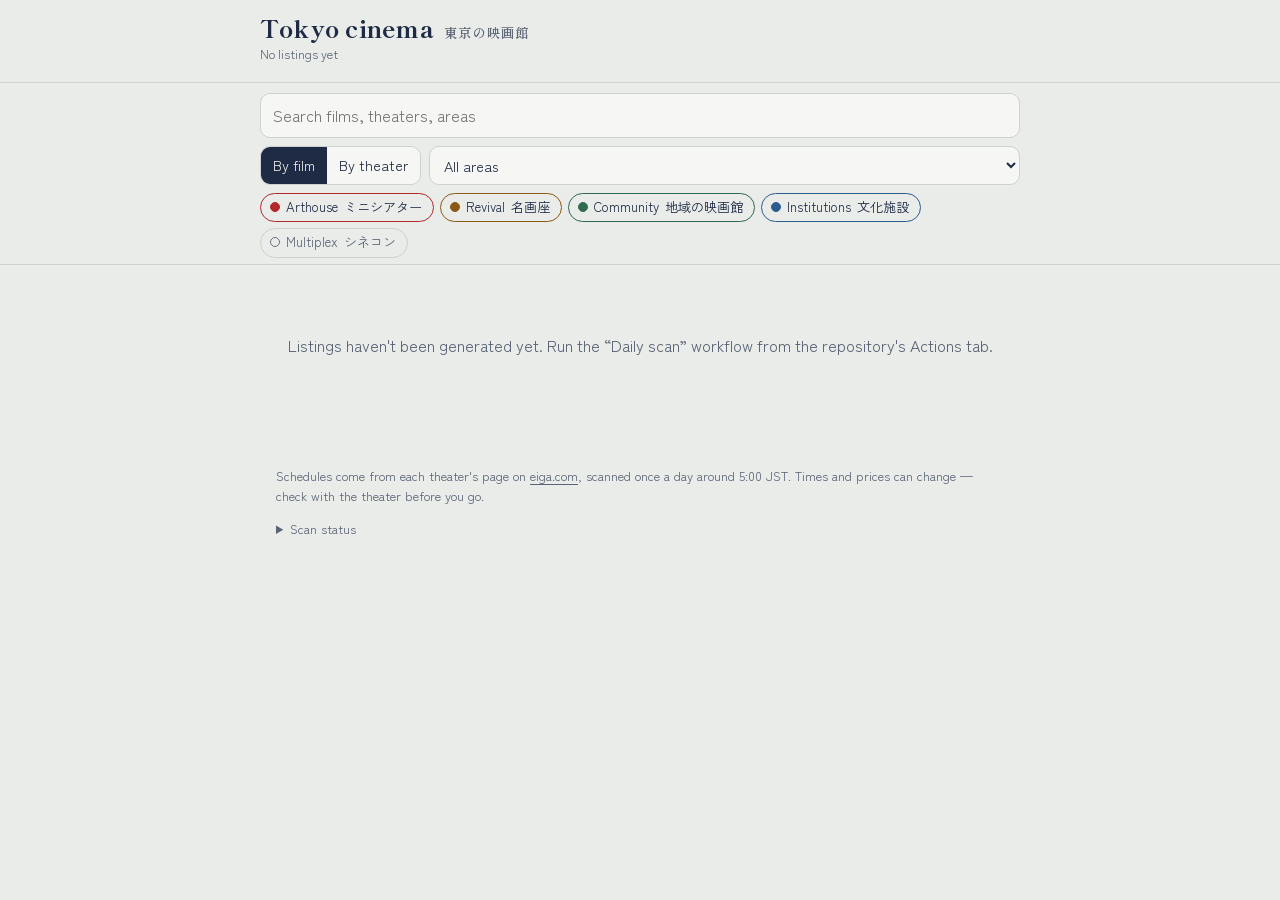
==== site/index.html @ 00263ac2 "Tokyo cinema listings: daily eiga.com scan + GitHub Pages site Co-Authored-By: Claude Opus 5.5 <nore" ====
<!doctype html>
<html lang="en">
<head>
<meta charset="utf-8">
<meta name="viewport" content="width=device-width, initial-scale=1, viewport-fit=cover">
<title>Tokyo Cinema Listings</title>
<meta name="description" content="Daily showtimes for Tokyo's mini-theaters, revival houses and multiplexes.">
<meta name="theme-color" content="#1f2a44">
<link rel="preconnect" href="https://fonts.googleapis.com">
<link rel="preconnect" href="https://fonts.gstatic.com" crossorigin>
<link href="https://fonts.googleapis.com/css2?family=Shippori+Mincho+B1:wght@600;800&family=Zen+Kaku+Gothic+New:wght@400;500;700&display=swap" rel="stylesheet">
<link rel="stylesheet" href="style.css">
</head>
<body>
<header class="top">
  <div class="masthead">
    <h1>Tokyo cinema <span lang="ja">東京の映画館</span></h1>
    <p class="updated" id="updated">Loading listings…</p>
  </div>
</header>
<nav class="days-bar" aria-label="Choose a day"><div class="days" id="days"></div></nav>
<section class="filters" aria-label="Filters">
  <div class="controls">
    <input id="q" type="search" placeholder="Search films, theaters, areas" aria-label="Search films, theaters or areas" autocomplete="off">
    <div class="row">
      <div class="seg" role="group" aria-label="Group listings">
        <button type="button" data-view="film" aria-pressed="true">By film</button>
        <button type="button" data-view="theater" aria-pressed="false">By theater</button>
      </div>
      <select id="area" aria-label="Area"><option value="">All areas</option></select>
    </div>
    <div class="types" id="types" role="group" aria-label="Theater types"></div>
  </div>
</section>

<main id="list" aria-live="polite"></main>

<footer class="foot">
  <p>Schedules come from each theater's page on <a href="https://eiga.com/theater/13/">eiga.com</a>, scanned once a day around 5:00 JST. Times and prices can change — check with the theater before you go.</p>
  <details id="health"><summary>Scan status</summary><ul id="health-list"></ul></details>
</footer>

<script src="app.js"></script>
</body>
</html>
---- site/style.css ----
:root {
  --paper: #e9ece8;
  --sheet: #f6f7f4;
  --ink: #1f2a44;
  --muted: #5b6375;
  --line: #cdd2cc;
  --red: #b3282d;
  --gold: #c99a1c;
  --gold-ink: #3a2c05;
  --t-arthouse: #b3282d;
  --t-repertory: #8a5a14;
  --t-institution: #2c5d8f;
  --t-community: #2f6b4f;
  --t-multiplex: #6b7280;
  --serif: "Shippori Mincho B1", "Hiragino Mincho ProN", "Yu Mincho", serif;
  --sans: "Zen Kaku Gothic New", "Hiragino Sans", "Yu Gothic", system-ui, sans-serif;
}
@media (prefers-color-scheme: dark) {
  :root {
    --paper: #131926;
    --sheet: #1a2132;
    --ink: #e8eaf0;
    --muted: #9aa2b4;
    --line: #2d3549;
    --red: #e3646a;
    --gold: #e3b84a;
    --gold-ink: #241a00;
    --t-arthouse: #e3646a;
    --t-repertory: #d6a04c;
    --t-institution: #6fa3d8;
    --t-community: #6cb48e;
    --t-multiplex: #9aa2b4;
  }
}

* { box-sizing: border-box; }
html { -webkit-text-size-adjust: 100%; }
body {
  margin: 0;
  background: var(--paper);
  color: var(--ink);
  font: 400 16px/1.55 var(--sans);
  font-feature-settings: "palt";
}
a { color: inherit; text-decoration-thickness: 1px; text-underline-offset: 3px; }
button, input, select { font: inherit; color: inherit; }
:focus-visible { outline: 2px solid var(--red); outline-offset: 2px; }

/* ── header ─────────────────────────────────────────── */
.top { padding: max(14px, env(safe-area-inset-top)) 16px 0; }
.masthead { max-width: 760px; margin: 0 auto; }
h1 { font: 800 1.5rem/1.2 var(--serif); margin: 0; letter-spacing: .01em; }
h1 span { font-size: .85rem; font-weight: 600; color: var(--muted); margin-left: 4px; white-space: nowrap; }
.updated { margin: 2px 0 0; font-size: .78rem; color: var(--muted); }

.days-bar {
  position: sticky; top: 0; z-index: 5;
  background: var(--paper);
  padding: 10px 0 8px;
  border-bottom: 1px solid var(--line);
}
.days {
  display: flex; gap: 6px; overflow-x: auto; scrollbar-width: none;
  padding: 0 16px; max-width: 792px; margin: 0 auto;
  scroll-snap-type: x proximity; scroll-padding-inline: 16px;
}
.days::-webkit-scrollbar { display: none; }
.filters { padding: 0 16px 6px; border-bottom: 1px solid var(--line); }
.day {
  flex: 0 0 auto; scroll-snap-align: start;
  border: 1px solid var(--line); background: var(--sheet);
  border-radius: 10px; padding: 4px 12px 5px; cursor: pointer;
  text-align: center; line-height: 1.2; min-width: 58px;
}
.day b { display: block; font: 800 1.25rem/1.1 var(--serif); font-variant-numeric: lining-nums; }
.day small { font-size: .72rem; color: var(--muted); }
.day[aria-pressed="true"] { background: var(--ink); color: var(--paper); border-color: var(--ink); }
.day[aria-pressed="true"] small { color: inherit; opacity: .8; }
.day.sun small { color: var(--red); }
.day.sat small { color: var(--t-institution); }
.day[aria-pressed="true"].sun small, .day[aria-pressed="true"].sat small { color: inherit; }

.controls { max-width: 760px; margin: 10px auto 0; display: grid; gap: 8px; }
#q {
  width: 100%; border: 1px solid var(--line); background: var(--sheet);
  border-radius: 10px; padding: 9px 12px;
}
.row { display: flex; gap: 8px; }
.seg { display: inline-flex; border: 1px solid var(--line); border-radius: 10px; overflow: hidden; flex: 0 0 auto; }
.seg button { border: 0; background: var(--sheet); padding: 7px 12px; cursor: pointer; font-size: .9rem; }
.seg button[aria-pressed="true"] { background: var(--ink); color: var(--paper); }
#area { flex: 1; min-width: 0; border: 1px solid var(--line); background: var(--sheet); border-radius: 10px; padding: 7px 10px; font-size: .9rem; }

.types {
  display: flex; gap: 6px; overflow-x: auto; scrollbar-width: none;
  margin: 0 -16px; padding: 0 16px 4px;
}
.types::-webkit-scrollbar { display: none; }
@media (min-width: 792px) { .types { flex-wrap: wrap; margin: 0; padding: 0; } }
.type {
  flex: 0 0 auto; white-space: nowrap;
  --c: var(--muted);
  border: 1px solid var(--line); background: transparent; border-radius: 999px;
  padding: 3px 11px 4px 9px; font-size: .82rem; cursor: pointer; color: var(--muted);
  display: inline-flex; align-items: center; gap: 6px;
}
.type::before { content: ""; width: 8px; height: 8px; border-radius: 50%; border: 1.5px solid var(--c); }
.type[aria-pressed="true"] { color: var(--ink); border-color: var(--c); }
.type[aria-pressed="true"]::before { background: var(--c); }

/* ── listings ───────────────────────────────────────── */
main { max-width: 760px; margin: 0 auto; padding: 4px 16px 24px; }
.film, .house { padding: 18px 0 14px; border-bottom: 1px solid var(--line); }
.film-head { display: grid; grid-template-columns: 1fr auto; gap: 12px; align-items: start; }
.film h2, .house h2 { margin: 0; font: 800 1.42rem/1.25 var(--serif); letter-spacing: .005em; text-wrap: balance; }
.film h2 a, .house h2 a { text-decoration: none; }
.film h2 a:hover, .house h2 a:hover { text-decoration: underline; }
.ja { display: block; font: 600 .98rem/1.4 var(--serif); color: var(--muted); margin-top: 2px; }
.auto { font: 400 .7rem var(--sans); color: var(--muted); border: 1px solid var(--line); border-radius: 4px; padding: 0 4px; margin-left: 4px; vertical-align: 2px; }
.meta { margin: 4px 0 0; font-size: .82rem; color: var(--muted); }
.poster { width: 56px; height: 80px; object-fit: cover; border-radius: 4px; background: var(--line); }

.venue { margin-top: 12px; padding-left: 12px; border-left: 3px solid var(--tc, var(--muted)); }
.venue-name { display: flex; flex-wrap: wrap; align-items: baseline; gap: 2px 8px; font-weight: 700; font-size: .95rem; }
.venue-name .vja { font-weight: 400; font-size: .8rem; color: var(--muted); }
.venue-name .price { margin-left: auto; font-weight: 500; font-size: .88rem; font-variant-numeric: tabular-nums; }
.area { font-weight: 400; font-size: .78rem; color: var(--muted); }

.slots { display: flex; flex-wrap: wrap; gap: 6px; margin-top: 6px; }
.slot {
  display: inline-flex; flex-direction: column; align-items: center; justify-content: center;
  min-width: 62px; padding: 4px 8px 5px; border-radius: 8px;
  background: var(--sheet); border: 1px solid var(--line);
  font: 700 1.02rem/1.15 var(--sans); font-variant-numeric: tabular-nums; text-decoration: none;
}
.slot small { font: 400 .68rem/1.2 var(--sans); color: var(--muted); }
.slot.soon { background: var(--gold); border-color: var(--gold); color: var(--gold-ink); }
.slot.soon small { color: inherit; opacity: .8; }
.slot.past { opacity: .4; font-weight: 400; text-decoration: line-through; text-decoration-thickness: 1px; }
.fmt-label { font-size: .75rem; color: var(--muted); margin: 6px 0 -2px; }

details.prices { margin-top: 4px; font-size: .8rem; color: var(--muted); }
details.prices summary { cursor: pointer; width: fit-content; }
details.prices ul { margin: 4px 0 0; padding: 0; list-style: none; display: grid; grid-template-columns: 1fr auto; gap: 1px 16px; max-width: 360px; }
details.prices li { display: contents; }
details.prices .yen { text-align: right; font-variant-numeric: tabular-nums; color: var(--ink); }

.house .film-line { margin-top: 12px; }
.house .film-line h3 { margin: 0; font: 800 1.05rem/1.3 var(--serif); }
.house .film-line h3 .ja { display: inline; font-size: .82rem; margin-left: 6px; }
.house-meta { margin: 4px 0 0; font-size: .85rem; color: var(--muted); display: flex; flex-wrap: wrap; gap: 4px 12px; }

.empty { padding: 48px 0; text-align: center; color: var(--muted); }
.empty button { margin-top: 10px; border: 1px solid var(--line); background: var(--sheet); border-radius: 10px; padding: 7px 14px; cursor: pointer; }

.foot { max-width: 760px; margin: 0 auto; padding: 8px 16px max(32px, env(safe-area-inset-bottom)); font-size: .8rem; color: var(--muted); }
.foot summary { cursor: pointer; }
#health-list { padding-left: 18px; }
#health-list .bad { color: var(--red); }

@media (min-width: 640px) {
  .film h2, .house h2 { font-size: 1.65rem; }
  .poster { width: 72px; height: 104px; }
}
@media (prefers-reduced-motion: no-preference) {
  .day, .type, .seg button { transition: background-color .15s, color .15s; }
}
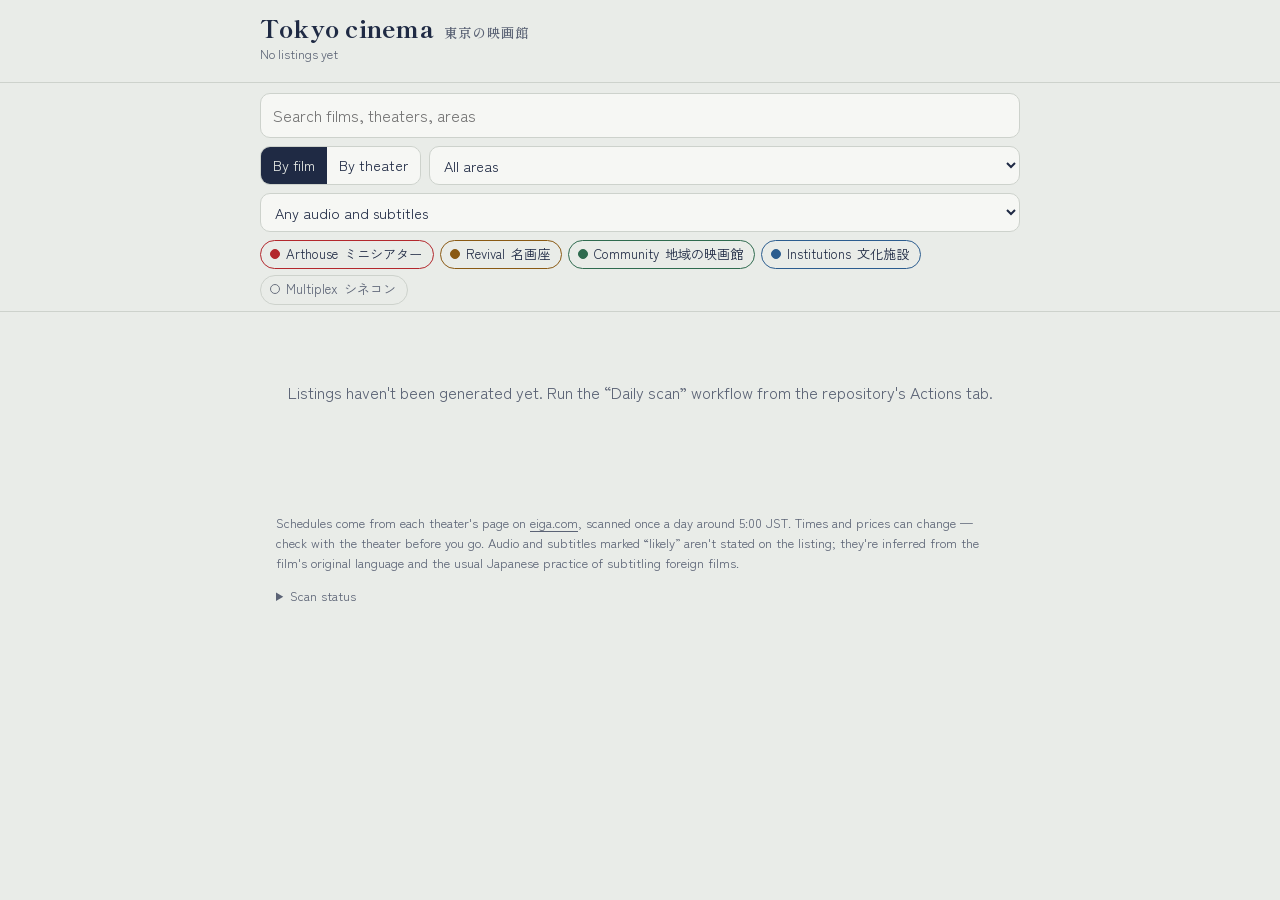
==== commit b8df6657: "Show audio language and subtitles for every showing Derive audio/subtitles from eiga.com format labe" ====
--- a/site/index.html
+++ b/site/index.html
@@ -29,6 +29,13 @@
       </div>
       <select id="area" aria-label="Area"><option value="">All areas</option></select>
     </div>
+    <select id="lang" aria-label="Audio and subtitles">
+      <option value="">Any audio and subtitles</option>
+      <option value="en">English audio or English subtitles</option>
+      <option value="ja">Japanese audio</option>
+      <option value="orig-ja">Original language, Japanese subtitles</option>
+      <option value="dub">Japanese dub (吹替)</option>
+    </select>
     <div class="types" id="types" role="group" aria-label="Theater types"></div>
   </div>
 </section>
@@ -36,7 +43,7 @@
 <main id="list" aria-live="polite"></main>
 
 <footer class="foot">
-  <p>Schedules come from each theater's page on <a href="https://eiga.com/theater/13/">eiga.com</a>, scanned once a day around 5:00 JST. Times and prices can change — check with the theater before you go.</p>
+  <p>Schedules come from each theater's page on <a href="https://eiga.com/theater/13/">eiga.com</a>, scanned once a day around 5:00 JST. Times and prices can change — check with the theater before you go. Audio and subtitles marked “likely” aren't stated on the listing; they're inferred from the film's original language and the usual Japanese practice of subtitling foreign films.<span id="tmdb-credit" hidden> Film languages and some English titles come from <a href="https://www.themoviedb.org/">TMDB</a>; this product uses the TMDB API but is not endorsed or certified by TMDB.</span></p>
   <details id="health"><summary>Scan status</summary><ul id="health-list"></ul></details>
 </footer>
 
--- a/site/style.css
+++ b/site/style.css
@@ -89,7 +89,7 @@
 .seg { display: inline-flex; border: 1px solid var(--line); border-radius: 10px; overflow: hidden; flex: 0 0 auto; }
 .seg button { border: 0; background: var(--sheet); padding: 7px 12px; cursor: pointer; font-size: .9rem; }
 .seg button[aria-pressed="true"] { background: var(--ink); color: var(--paper); }
-#area { flex: 1; min-width: 0; border: 1px solid var(--line); background: var(--sheet); border-radius: 10px; padding: 7px 10px; font-size: .9rem; }
+#area, #lang { flex: 1; min-width: 0; border: 1px solid var(--line); background: var(--sheet); border-radius: 10px; padding: 7px 10px; font-size: .9rem; }
 
 .types {
   display: flex; gap: 6px; overflow-x: auto; scrollbar-width: none;
@@ -137,7 +137,11 @@
 .slot.soon { background: var(--gold); border-color: var(--gold); color: var(--gold-ink); }
 .slot.soon small { color: inherit; opacity: .8; }
 .slot.past { opacity: .4; font-weight: 400; text-decoration: line-through; text-decoration-thickness: 1px; }
-.fmt-label { font-size: .75rem; color: var(--muted); margin: 6px 0 -2px; }
+.fmt-label { display: flex; flex-wrap: wrap; gap: 2px 12px; font-size: .78rem; color: var(--muted); margin: 8px 0 -1px; }
+.fmt-label b { font-weight: 500; color: var(--ink); }
+.fmt-label .en-subs { color: var(--t-institution); }
+.fmt-label .en-subs b { color: inherit; font-weight: 700; }
+.guess { font-style: italic; }
 
 details.prices { margin-top: 4px; font-size: .8rem; color: var(--muted); }
 details.prices summary { cursor: pointer; width: fit-content; }
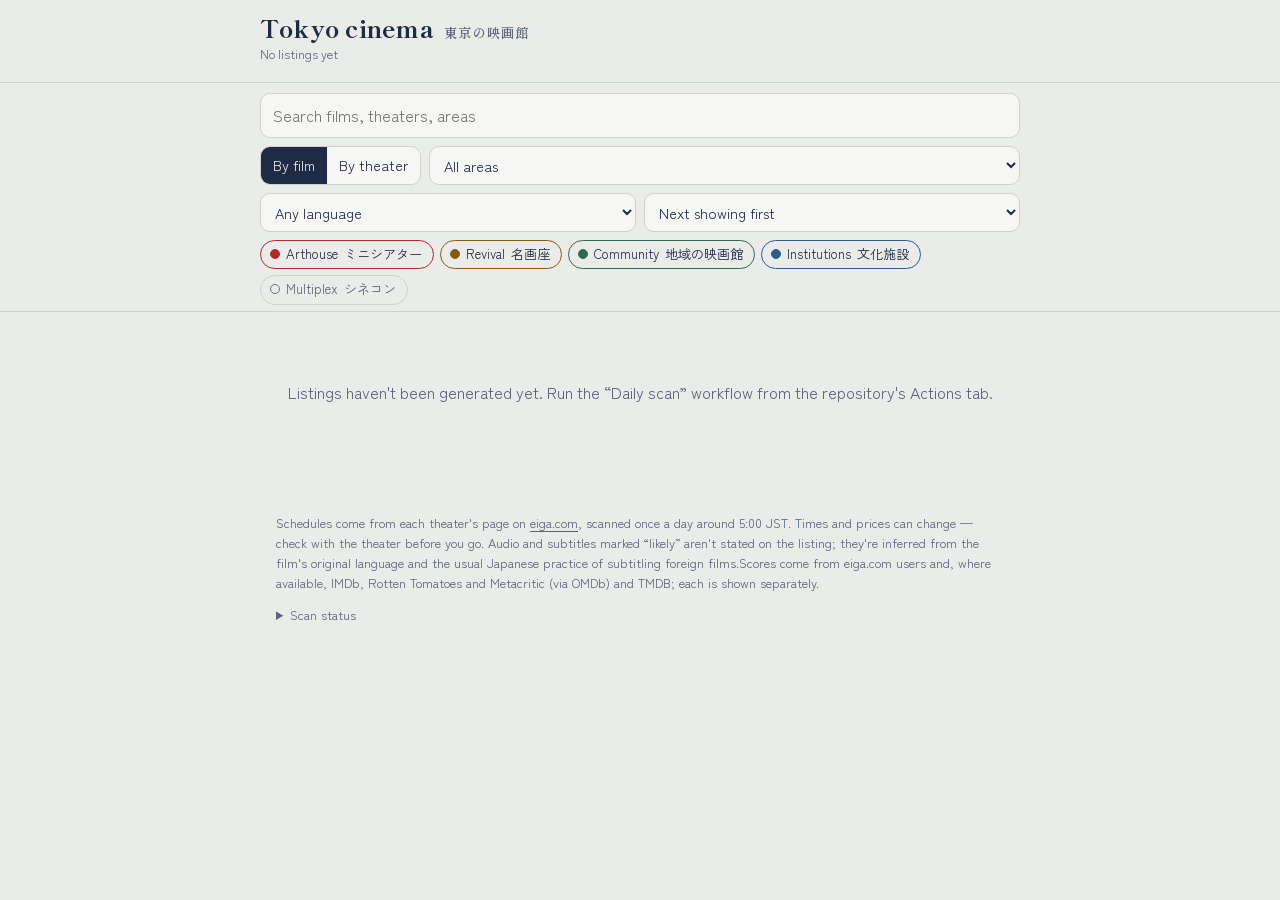
==== commit 76f95cf2: "Add film scores and sort by rating eiga.com user rating for every film; TMDB score and IMDb id with " ====
--- a/site/index.html
+++ b/site/index.html
@@ -29,13 +29,19 @@
       </div>
       <select id="area" aria-label="Area"><option value="">All areas</option></select>
     </div>
+    <div class="row">
     <select id="lang" aria-label="Audio and subtitles">
-      <option value="">Any audio and subtitles</option>
+      <option value="">Any language</option>
       <option value="en">English audio or English subtitles</option>
       <option value="ja">Japanese audio</option>
       <option value="orig-ja">Original language, Japanese subtitles</option>
       <option value="dub">Japanese dub (吹替)</option>
     </select>
+    <select id="sort" aria-label="Sort films">
+      <option value="next">Next showing first</option>
+      <option value="rating">Highest rated first</option>
+    </select>
+    </div>
     <div class="types" id="types" role="group" aria-label="Theater types"></div>
   </div>
 </section>
@@ -43,7 +49,7 @@
 <main id="list" aria-live="polite"></main>
 
 <footer class="foot">
-  <p>Schedules come from each theater's page on <a href="https://eiga.com/theater/13/">eiga.com</a>, scanned once a day around 5:00 JST. Times and prices can change — check with the theater before you go. Audio and subtitles marked “likely” aren't stated on the listing; they're inferred from the film's original language and the usual Japanese practice of subtitling foreign films.<span id="tmdb-credit" hidden> Film languages and some English titles come from <a href="https://www.themoviedb.org/">TMDB</a>; this product uses the TMDB API but is not endorsed or certified by TMDB.</span></p>
+  <p>Schedules come from each theater's page on <a href="https://eiga.com/theater/13/">eiga.com</a>, scanned once a day around 5:00 JST. Times and prices can change — check with the theater before you go. Audio and subtitles marked “likely” aren't stated on the listing; they're inferred from the film's original language and the usual Japanese practice of subtitling foreign films.Scores come from eiga.com users and, where available, IMDb, Rotten Tomatoes and Metacritic (via OMDb) and TMDB; each is shown separately.<span id="tmdb-credit" hidden> Film languages and some English titles come from <a href="https://www.themoviedb.org/">TMDB</a>; this product uses the TMDB API but is not endorsed or certified by TMDB.</span></p>
   <details id="health"><summary>Scan status</summary><ul id="health-list"></ul></details>
 </footer>
 
--- a/site/style.css
+++ b/site/style.css
@@ -80,7 +80,8 @@
 .day.sat small { color: var(--t-institution); }
 .day[aria-pressed="true"].sun small, .day[aria-pressed="true"].sat small { color: inherit; }
 
-.controls { max-width: 760px; margin: 10px auto 0; display: grid; gap: 8px; }
+.controls { max-width: 760px; margin: 10px auto 0; display: grid; grid-template-columns: minmax(0, 1fr); gap: 8px; }
+.controls > * { min-width: 0; }
 #q {
   width: 100%; border: 1px solid var(--line); background: var(--sheet);
   border-radius: 10px; padding: 9px 12px;
@@ -89,7 +90,7 @@
 .seg { display: inline-flex; border: 1px solid var(--line); border-radius: 10px; overflow: hidden; flex: 0 0 auto; }
 .seg button { border: 0; background: var(--sheet); padding: 7px 12px; cursor: pointer; font-size: .9rem; }
 .seg button[aria-pressed="true"] { background: var(--ink); color: var(--paper); }
-#area, #lang { flex: 1; min-width: 0; border: 1px solid var(--line); background: var(--sheet); border-radius: 10px; padding: 7px 10px; font-size: .9rem; }
+#area, #lang, #sort { flex: 1; min-width: 0; border: 1px solid var(--line); background: var(--sheet); border-radius: 10px; padding: 7px 10px; font-size: .9rem; }
 
 .types {
   display: flex; gap: 6px; overflow-x: auto; scrollbar-width: none;
@@ -118,6 +119,15 @@
 .ja { display: block; font: 600 .98rem/1.4 var(--serif); color: var(--muted); margin-top: 2px; }
 .auto { font: 400 .7rem var(--sans); color: var(--muted); border: 1px solid var(--line); border-radius: 4px; padding: 0 4px; margin-left: 4px; vertical-align: 2px; }
 .meta { margin: 4px 0 0; font-size: .82rem; color: var(--muted); }
+.scores { display: flex; flex-wrap: wrap; gap: 4px 6px; margin: 8px 0 0; }
+.scores.compact { margin: 3px 0 0; }
+.score {
+  display: inline-flex; align-items: baseline; gap: 5px;
+  font-size: .76rem; color: var(--muted); text-decoration: none;
+  border: 1px solid var(--line); border-radius: 6px; padding: 1px 7px 2px;
+}
+.score b { font-size: .92rem; color: var(--ink); font-variant-numeric: tabular-nums; }
+a.score:hover { border-color: var(--muted); }
 .poster { width: 56px; height: 80px; object-fit: cover; border-radius: 4px; background: var(--line); }
 
 .venue { margin-top: 12px; padding-left: 12px; border-left: 3px solid var(--tc, var(--muted)); }
@@ -164,7 +174,16 @@
 
 @media (min-width: 640px) {
   .film h2, .house h2 { font-size: 1.65rem; }
-  .poster { width: 72px; height: 104px; }
+  .scores { display: flex; flex-wrap: wrap; gap: 4px 6px; margin: 8px 0 0; }
+.scores.compact { margin: 3px 0 0; }
+.score {
+  display: inline-flex; align-items: baseline; gap: 5px;
+  font-size: .76rem; color: var(--muted); text-decoration: none;
+  border: 1px solid var(--line); border-radius: 6px; padding: 1px 7px 2px;
+}
+.score b { font-size: .92rem; color: var(--ink); font-variant-numeric: tabular-nums; }
+a.score:hover { border-color: var(--muted); }
+.poster { width: 72px; height: 104px; }
 }
 @media (prefers-reduced-motion: no-preference) {
   .day, .type, .seg button { transition: background-color .15s, color .15s; }
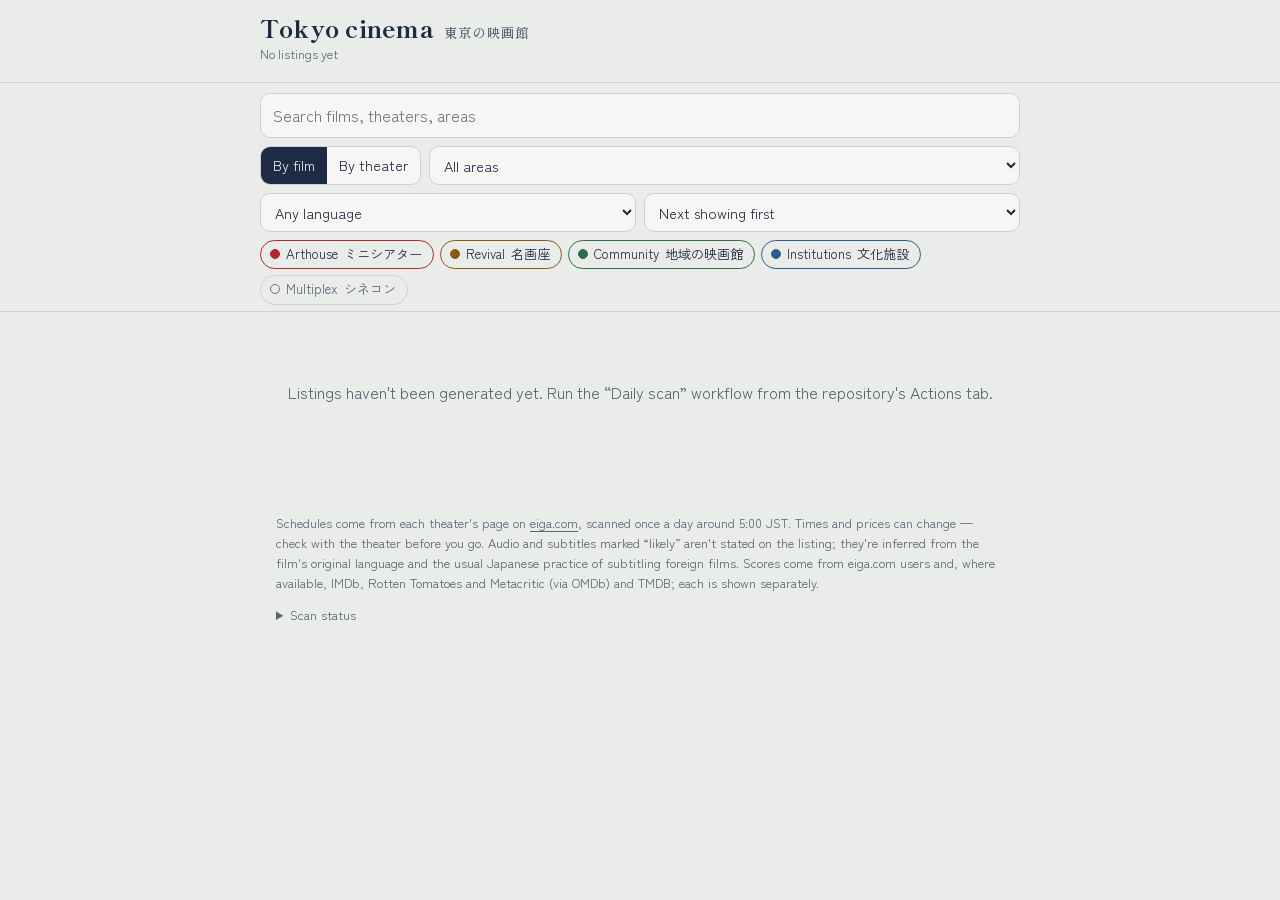
==== commit edb2ab97: "Make it an installable app with offline support Web app manifest and icons (incl. Android maskable)," ====
--- a/site/index.html
+++ b/site/index.html
@@ -3,9 +3,15 @@
 <head>
 <meta charset="utf-8">
 <meta name="viewport" content="width=device-width, initial-scale=1, viewport-fit=cover">
-<title>Tokyo Cinema Listings</title>
+<title>Tokyo Cinema</title>
 <meta name="description" content="Daily showtimes for Tokyo's mini-theaters, revival houses and multiplexes.">
-<meta name="theme-color" content="#1f2a44">
+<meta name="theme-color" content="#e9ece8" media="(prefers-color-scheme: light)">
+<meta name="theme-color" content="#131926" media="(prefers-color-scheme: dark)">
+<meta name="mobile-web-app-capable" content="yes">
+<meta name="apple-mobile-web-app-title" content="Tokyo Cinema">
+<link rel="manifest" href="manifest.webmanifest">
+<link rel="icon" href="icons/favicon-64.png" type="image/png">
+<link rel="apple-touch-icon" href="icons/apple-touch-icon.png">
 <link rel="preconnect" href="https://fonts.googleapis.com">
 <link rel="preconnect" href="https://fonts.gstatic.com" crossorigin>
 <link href="https://fonts.googleapis.com/css2?family=Shippori+Mincho+B1:wght@600;800&family=Zen+Kaku+Gothic+New:wght@400;500;700&display=swap" rel="stylesheet">
@@ -14,9 +20,13 @@
 <body>
 <header class="top">
   <div class="masthead">
-    <h1>Tokyo cinema <span lang="ja">東京の映画館</span></h1>
-    <p class="updated" id="updated">Loading listings…</p>
+    <div>
+      <h1>Tokyo cinema <span lang="ja">東京の映画館</span></h1>
+      <button type="button" class="updated" id="updated" title="Check for new listings">Loading listings…</button>
+    </div>
+    <button type="button" class="install" id="install" hidden>Install app</button>
   </div>
+  <p class="notice" id="notice" role="status" hidden></p>
 </header>
 <nav class="days-bar" aria-label="Choose a day"><div class="days" id="days"></div></nav>
 <section class="filters" aria-label="Filters">
@@ -49,7 +59,7 @@
 <main id="list" aria-live="polite"></main>
 
 <footer class="foot">
-  <p>Schedules come from each theater's page on <a href="https://eiga.com/theater/13/">eiga.com</a>, scanned once a day around 5:00 JST. Times and prices can change — check with the theater before you go. Audio and subtitles marked “likely” aren't stated on the listing; they're inferred from the film's original language and the usual Japanese practice of subtitling foreign films.Scores come from eiga.com users and, where available, IMDb, Rotten Tomatoes and Metacritic (via OMDb) and TMDB; each is shown separately.<span id="tmdb-credit" hidden> Film languages and some English titles come from <a href="https://www.themoviedb.org/">TMDB</a>; this product uses the TMDB API but is not endorsed or certified by TMDB.</span></p>
+  <p>Schedules come from each theater's page on <a href="https://eiga.com/theater/13/">eiga.com</a>, scanned once a day around 5:00 JST. Times and prices can change — check with the theater before you go. Audio and subtitles marked “likely” aren't stated on the listing; they're inferred from the film's original language and the usual Japanese practice of subtitling foreign films. Scores come from eiga.com users and, where available, IMDb, Rotten Tomatoes and Metacritic (via OMDb) and TMDB; each is shown separately.<span id="tmdb-credit" hidden> Film languages and some English titles come from <a href="https://www.themoviedb.org/">TMDB</a>; this product uses the TMDB API but is not endorsed or certified by TMDB.</span></p>
   <details id="health"><summary>Scan status</summary><ul id="health-list"></ul></details>
 </footer>
 
--- a/site/style.css
+++ b/site/style.css
@@ -48,10 +48,29 @@
 
 /* ── header ─────────────────────────────────────────── */
 .top { padding: max(14px, env(safe-area-inset-top)) 16px 0; }
-.masthead { max-width: 760px; margin: 0 auto; }
+.masthead { max-width: 760px; margin: 0 auto; display: flex; align-items: flex-start; justify-content: space-between; gap: 12px; }
 h1 { font: 800 1.5rem/1.2 var(--serif); margin: 0; letter-spacing: .01em; }
 h1 span { font-size: .85rem; font-weight: 600; color: var(--muted); margin-left: 4px; white-space: nowrap; }
-.updated { margin: 2px 0 0; font-size: .78rem; color: var(--muted); }
+.updated {
+  display: block; margin: 2px 0 0; padding: 0; border: 0; background: none;
+  font-size: .78rem; color: var(--muted); cursor: pointer; text-align: left;
+}
+.updated.busy { opacity: .6; }
+.install {
+  flex: 0 0 auto; margin-top: 2px;
+  border: 1px solid var(--ink); background: var(--ink); color: var(--paper);
+  border-radius: 999px; padding: 6px 14px; font-size: .85rem; font-weight: 700; cursor: pointer;
+}
+.notice {
+  max-width: 760px; margin: 10px auto 0; padding: 8px 12px;
+  border-radius: 10px; background: var(--sheet); border: 1px solid var(--line);
+  font-size: .85rem; color: var(--ink);
+}
+.notice.warn { border-color: var(--gold); }
+.notice button { border: 0; background: none; padding: 0; color: inherit; font: inherit; font-weight: 700; text-decoration: underline; text-underline-offset: 3px; cursor: pointer; }
+@media (display-mode: standalone) {
+  .top { padding-top: max(10px, env(safe-area-inset-top)); }
+}
 
 .days-bar {
   position: sticky; top: 0; z-index: 5;
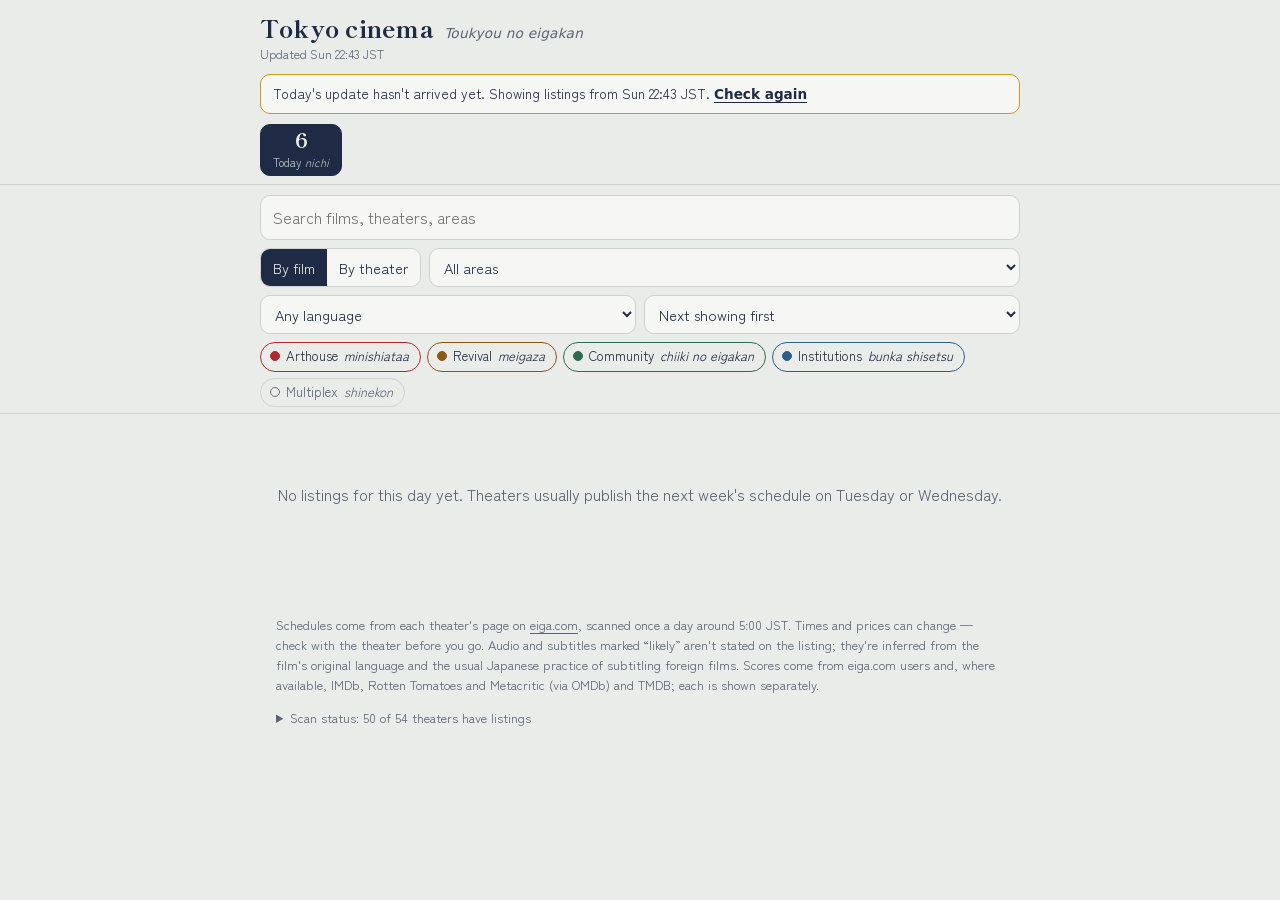
==== commit a3554e28: "Show all Japanese as romaji Film titles, directors, price and discount labels, format labels and not" ====
--- a/site/index.html
+++ b/site/index.html
@@ -21,7 +21,7 @@
 <header class="top">
   <div class="masthead">
     <div>
-      <h1>Tokyo cinema <span lang="ja">東京の映画館</span></h1>
+      <h1>Tokyo cinema <span class="rj" title="東京の映画館">Toukyou no eigakan</span></h1>
       <button type="button" class="updated" id="updated" title="Check for new listings">Loading listings…</button>
     </div>
     <button type="button" class="install" id="install" hidden>Install app</button>
@@ -45,7 +45,7 @@
       <option value="en">English audio or English subtitles</option>
       <option value="ja">Japanese audio</option>
       <option value="orig-ja">Original language, Japanese subtitles</option>
-      <option value="dub">Japanese dub (吹替)</option>
+      <option value="dub">Japanese dub (fukikae)</option>
     </select>
     <select id="sort" aria-label="Sort films">
       <option value="next">Next showing first</option>
--- a/site/style.css
+++ b/site/style.css
@@ -176,6 +176,9 @@
 details.prices summary { cursor: pointer; width: fit-content; }
 details.prices ul { margin: 4px 0 0; padding: 0; list-style: none; display: grid; grid-template-columns: 1fr auto; gap: 1px 16px; max-width: 360px; }
 details.prices li { display: contents; }
+details.prices li.sub span:first-child { margin-top: 6px; font-weight: 700; color: var(--ink); }
+details.prices li.note span:first-child { font-style: italic; }
+.price.varies { font-size: .8rem; color: var(--muted); font-weight: 400; }
 details.prices .yen { text-align: right; font-variant-numeric: tabular-nums; color: var(--ink); }
 
 .house .film-line { margin-top: 12px; }
@@ -207,3 +210,8 @@
 @media (prefers-reduced-motion: no-preference) {
   .day, .type, .seg button { transition: background-color .15s, color .15s; }
 }
+
+/* romaji for Japanese terms */
+.rj { font-style: italic; }
+h1 .rj { font-family: var(--sans); font-weight: 500; font-style: italic; }
+.ja.rj { font-family: var(--sans); font-weight: 500; font-size: .92rem; }
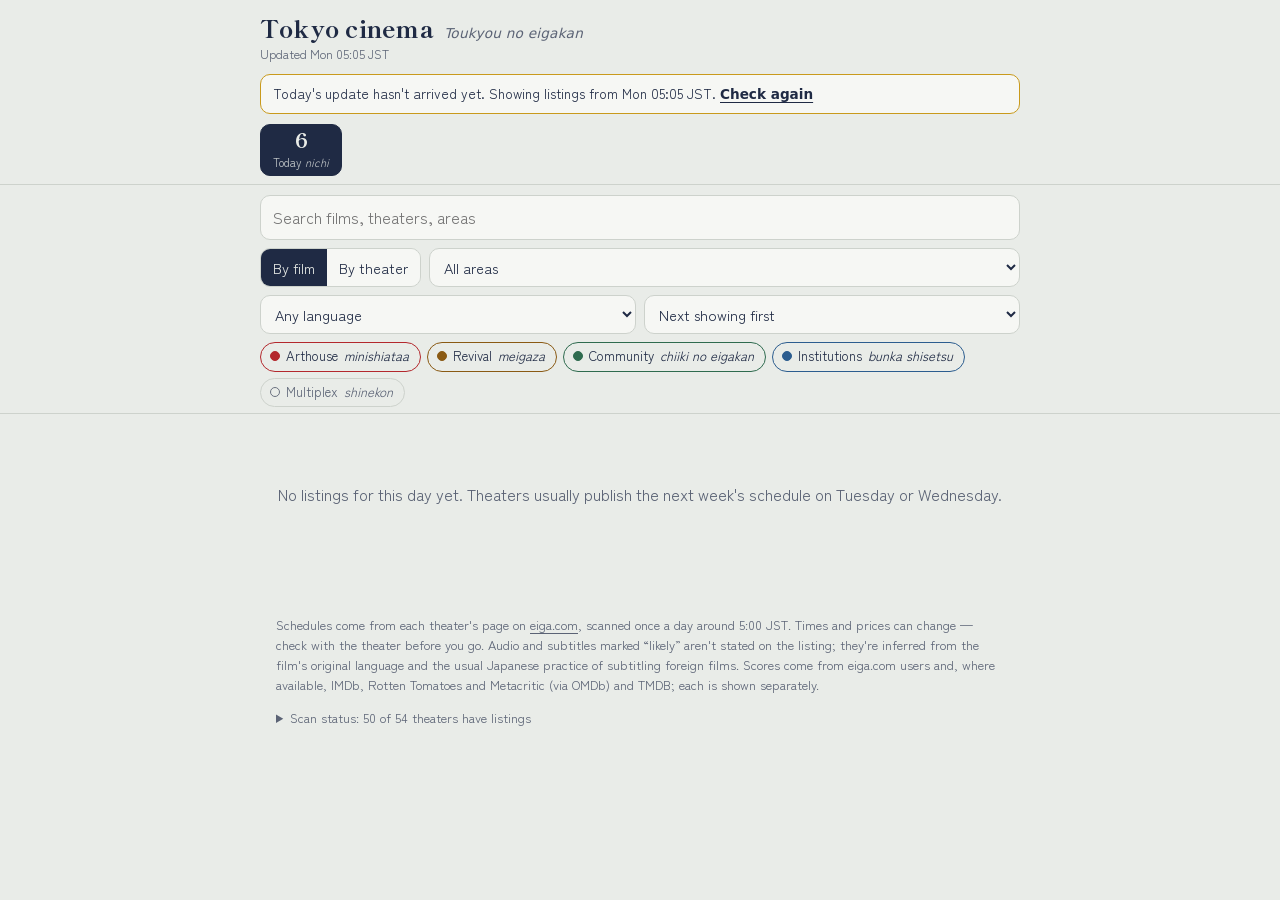
==== commit 90c999be: "Add an Android app, built and published by GitHub Actions A small native app (android/) that shows t" ====
--- a/site/index.html
+++ b/site/index.html
@@ -60,6 +60,7 @@
 
 <footer class="foot">
   <p>Schedules come from each theater's page on <a href="https://eiga.com/theater/13/">eiga.com</a>, scanned once a day around 5:00 JST. Times and prices can change — check with the theater before you go. Audio and subtitles marked “likely” aren't stated on the listing; they're inferred from the film's original language and the usual Japanese practice of subtitling foreign films. Scores come from eiga.com users and, where available, IMDb, Rotten Tomatoes and Metacritic (via OMDb) and TMDB; each is shown separately.<span id="tmdb-credit" hidden> Film languages and some English titles come from <a href="https://www.themoviedb.org/">TMDB</a>; this product uses the TMDB API but is not endorsed or certified by TMDB.</span></p>
+  <p id="get-android" hidden><a href="https://github.com/davepomerlo/tokyo-cinema/releases/latest/download/tokyo-cinema.apk">Download the Android app</a> (tokyo-cinema.apk)</p>
   <details id="health"><summary>Scan status</summary><ul id="health-list"></ul></details>
 </footer>
 
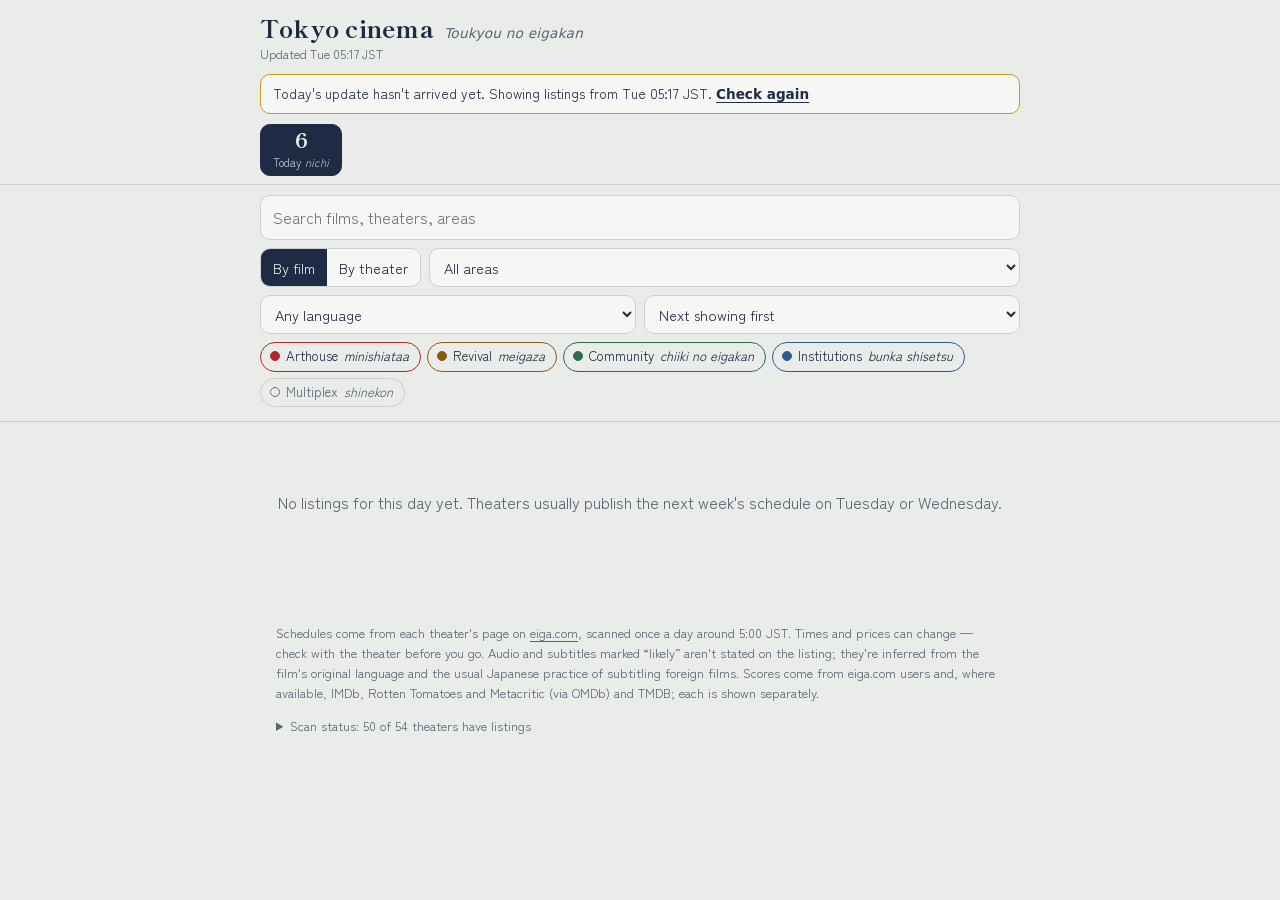
==== commit f705efe0: "Add genres and a genre filter Each film's genres are read from its eiga.com synopsis (and from TMDB " ====
--- a/site/index.html
+++ b/site/index.html
@@ -53,6 +53,7 @@
     </select>
     </div>
     <div class="types" id="types" role="group" aria-label="Theater types"></div>
+    <div class="types genres" id="genres" role="group" aria-label="Genres"></div>
   </div>
 </section>
 
--- a/site/style.css
+++ b/site/style.css
@@ -215,3 +215,44 @@
 .rj { font-style: italic; }
 h1 .rj { font-family: var(--sans); font-weight: 500; font-style: italic; }
 .ja.rj { font-family: var(--sans); font-weight: 500; font-size: .92rem; }
+
+/* film list: collapsed until the title is tapped */
+.film { padding: 14px 0 12px; }
+.film-head { cursor: pointer; -webkit-tap-highlight-color: transparent; }
+.film-toggle {
+  all: unset; display: block; cursor: pointer; border-radius: 4px;
+  font: inherit; color: inherit; text-wrap: balance;
+}
+.film-toggle:focus-visible { outline: 2px solid var(--red); outline-offset: 3px; }
+.film-sum { margin: 5px 0 0; font-size: .84rem; color: var(--muted); display: flex; align-items: center; flex-wrap: wrap; gap: 0 2px; }
+.film-sum .en-subs { color: var(--t-institution); font-weight: 700; }
+.chev { display: inline-block; width: 8px; height: 8px; margin-left: 8px; border-right: 2px solid var(--muted); border-bottom: 2px solid var(--muted); transform: translateY(-2px) rotate(45deg); }
+.film.open .chev { transform: translateY(2px) rotate(-135deg); }
+.film-body { margin-top: 6px; }
+.film-body .meta { margin-top: 2px; }
+.film-link { margin: 6px 0 0; font-size: .8rem; }
+.film-link a { color: var(--muted); }
+.film .poster { width: 44px; height: 63px; }
+.film.open .poster { width: 56px; height: 80px; }
+@media (min-width: 640px) { .film .poster { width: 52px; height: 75px; } .film.open .poster { width: 72px; height: 104px; } }
+@media (prefers-reduced-motion: no-preference) { .chev { transition: transform .15s; } }
+.film:not(.open) .film-toggle .ja { white-space: nowrap; overflow: hidden; text-overflow: ellipsis; }
+.film-toggle .ja { display: block; }
+
+/* theater list: collapsed until the name is tapped */
+.house { padding: 14px 0 12px 12px; }
+.house-head { cursor: pointer; -webkit-tap-highlight-color: transparent; }
+.house.open .chev { transform: translateY(2px) rotate(-135deg); }
+.house-body { margin-top: 6px; }
+.house-body .film-line:first-of-type { margin-top: 8px; }
+
+/* genre filter */
+.genre-chip {
+  flex: 0 0 auto; white-space: nowrap; cursor: pointer;
+  border: 1px solid var(--line); background: transparent; color: var(--muted);
+  border-radius: 999px; padding: 3px 11px 4px; font-size: .82rem;
+}
+.genre-chip small { font-size: .72rem; opacity: .75; margin-left: 2px; font-variant-numeric: tabular-nums; }
+.genre-chip[aria-pressed="true"] { background: var(--ink); border-color: var(--ink); color: var(--paper); }
+.genre-chip[aria-pressed="true"] .rj, .genre-chip[aria-pressed="true"] small { color: inherit; }
+.film-sum .genre { color: var(--ink); font-weight: 500; }
